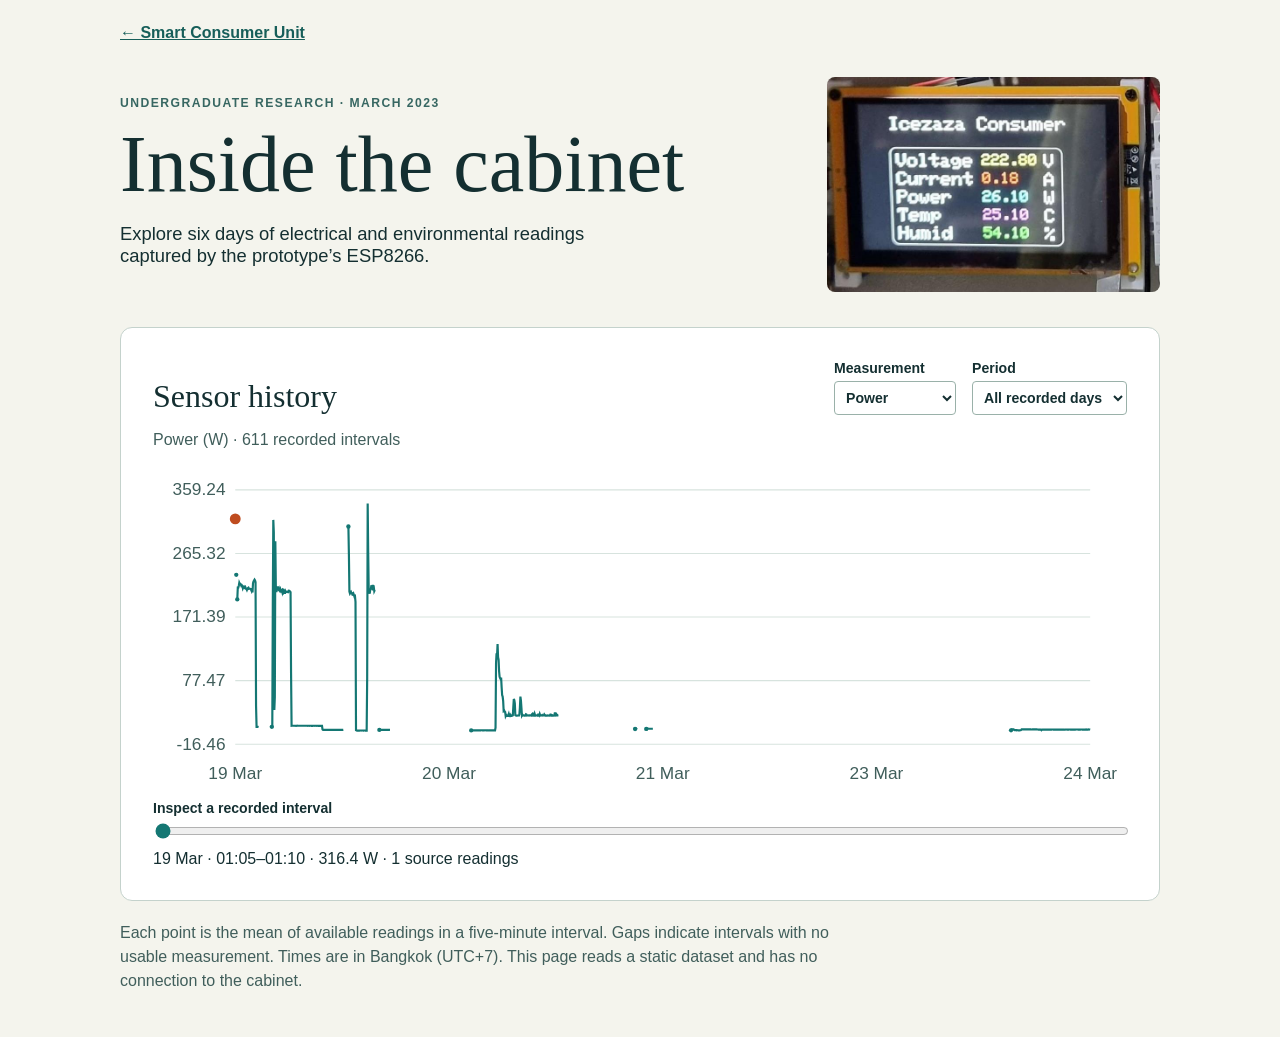
==== docs/index.html @ f357a93e "Add a public explorer for recorded cabinet sensor data" ====
<!doctype html>
<html lang="en"><head><meta charset="utf-8"><meta name="viewport" content="width=device-width,initial-scale=1"><title>Recorded telemetry · Smart Consumer Unit</title><link rel="stylesheet" href="demo.css"><script defer src="demo.js"></script></head>
<body><main><nav><a href="https://github.com/Icezaza2543/Smart-Consumer-Unit">← Smart Consumer Unit</a></nav>
<header><div><p class="eyebrow">UNDERGRADUATE RESEARCH · MARCH 2023</p><h1>Inside the cabinet</h1><p class="intro">Explore six days of electrical and environmental readings captured by the prototype’s ESP8266.</p></div><figure><img src="tft-display.jpg" alt="The cabinet display showing five measurements"></figure></header>
<section aria-labelledby="heading"><div class="controls"><h2 id="heading">Sensor history</h2><label>Measurement<select id="metric"></select></label><label>Period<select id="period"><option value="">All recorded days</option></select></label></div>
<p id="summary" role="status">Loading recorded readings…</p><svg id="chart" viewBox="0 0 900 310" role="img" aria-label="Sensor measurements over time"></svg>
<label class="scrub">Inspect a recorded interval<input id="cursor" type="range" min="0" value="0" disabled></label><output id="reading"></output></section>
<footer>Each point is the mean of available readings in a five-minute interval. Gaps indicate intervals with no usable measurement. Times are in Bangkok (UTC+7). This page reads a static dataset and has no connection to the cabinet.</footer></main></body></html>
---- docs/demo.css ----
*{box-sizing:border-box}body{margin:0;background:#f4f4ed;color:#142f31;font-family:"Segoe UI",sans-serif}main{width:min(1040px,94%);margin:auto;padding:24px 0}nav a{color:#165e59;font-weight:650}header{display:grid;grid-template-columns:1fr minmax(180px,32%);gap:32px;align-items:center;margin:35px 0}figure{margin:0}figure img{width:100%;display:block;border-radius:8px}.eyebrow{font-size:.76rem;letter-spacing:.12em;font-weight:bold;color:#376762}h1{font:normal clamp(2.7rem,7vw,5rem)/1 Georgia,serif;margin:14px 0}.intro{font-size:1.15rem;max-width:52ch}section{padding:clamp(16px,3vw,32px);background:white;border:1px solid #c4d2cc;border-radius:12px}.controls{display:flex;align-items:end;gap:16px;flex-wrap:wrap}h2{margin:0 auto 0 0;font:normal 2rem Georgia,serif}label{font-size:.88rem;font-weight:600;display:grid;gap:5px}select{padding:7px;border:1px solid #9ab1a9;border-radius:4px;background:white;color:inherit;font:inherit}#chart{width:100%;display:block;overflow:visible}#summary,footer{color:#405e5b}output{display:block;font-variant-numeric:tabular-nums;margin-top:9px}input{accent-color:#147773;width:100%}footer{margin:20px 0;line-height:1.5;max-width:85ch}@media(max-width:620px){header{grid-template-columns:1fr;margin:24px 0}figure{display:none}h2{width:100%}#chart{min-height:180px}.controls{gap:10px}}
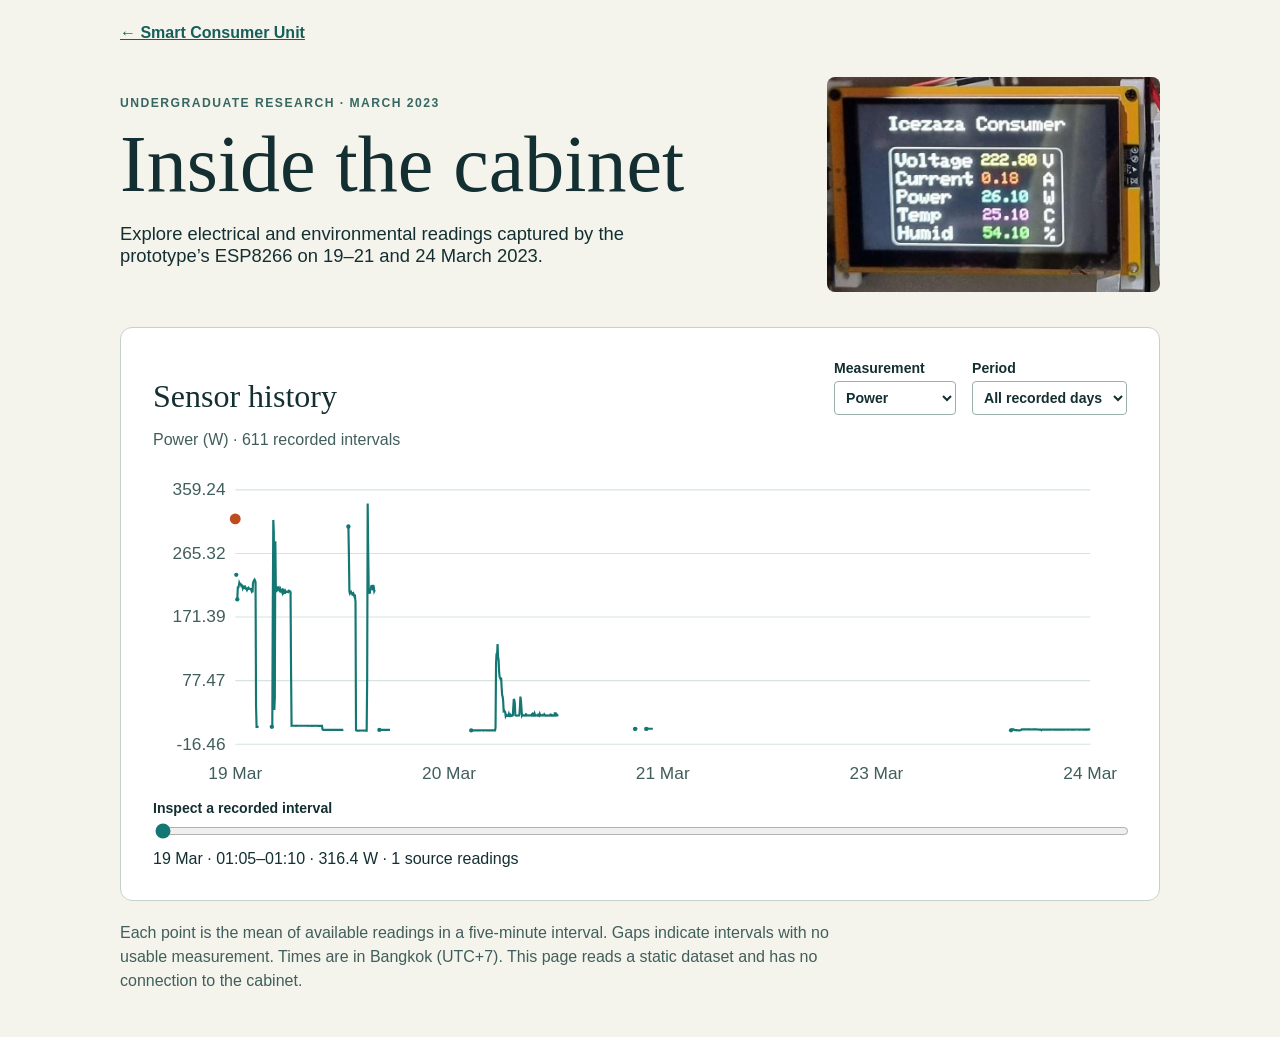
==== commit 98b1d820: "Identify the four days with recorded samples" ====
--- a/docs/index.html
+++ b/docs/index.html
@@ -1,7 +1,7 @@
 <!doctype html>
 <html lang="en"><head><meta charset="utf-8"><meta name="viewport" content="width=device-width,initial-scale=1"><title>Recorded telemetry · Smart Consumer Unit</title><link rel="stylesheet" href="demo.css"><script defer src="demo.js"></script></head>
 <body><main><nav><a href="https://github.com/Icezaza2543/Smart-Consumer-Unit">← Smart Consumer Unit</a></nav>
-<header><div><p class="eyebrow">UNDERGRADUATE RESEARCH · MARCH 2023</p><h1>Inside the cabinet</h1><p class="intro">Explore six days of electrical and environmental readings captured by the prototype’s ESP8266.</p></div><figure><img src="tft-display.jpg" alt="The cabinet display showing five measurements"></figure></header>
+<header><div><p class="eyebrow">UNDERGRADUATE RESEARCH · MARCH 2023</p><h1>Inside the cabinet</h1><p class="intro">Explore electrical and environmental readings captured by the prototype’s ESP8266 on 19–21 and 24 March 2023.</p></div><figure><img src="tft-display.jpg" alt="The cabinet display showing five measurements"></figure></header>
 <section aria-labelledby="heading"><div class="controls"><h2 id="heading">Sensor history</h2><label>Measurement<select id="metric"></select></label><label>Period<select id="period"><option value="">All recorded days</option></select></label></div>
 <p id="summary" role="status">Loading recorded readings…</p><svg id="chart" viewBox="0 0 900 310" role="img" aria-label="Sensor measurements over time"></svg>
 <label class="scrub">Inspect a recorded interval<input id="cursor" type="range" min="0" value="0" disabled></label><output id="reading"></output></section>
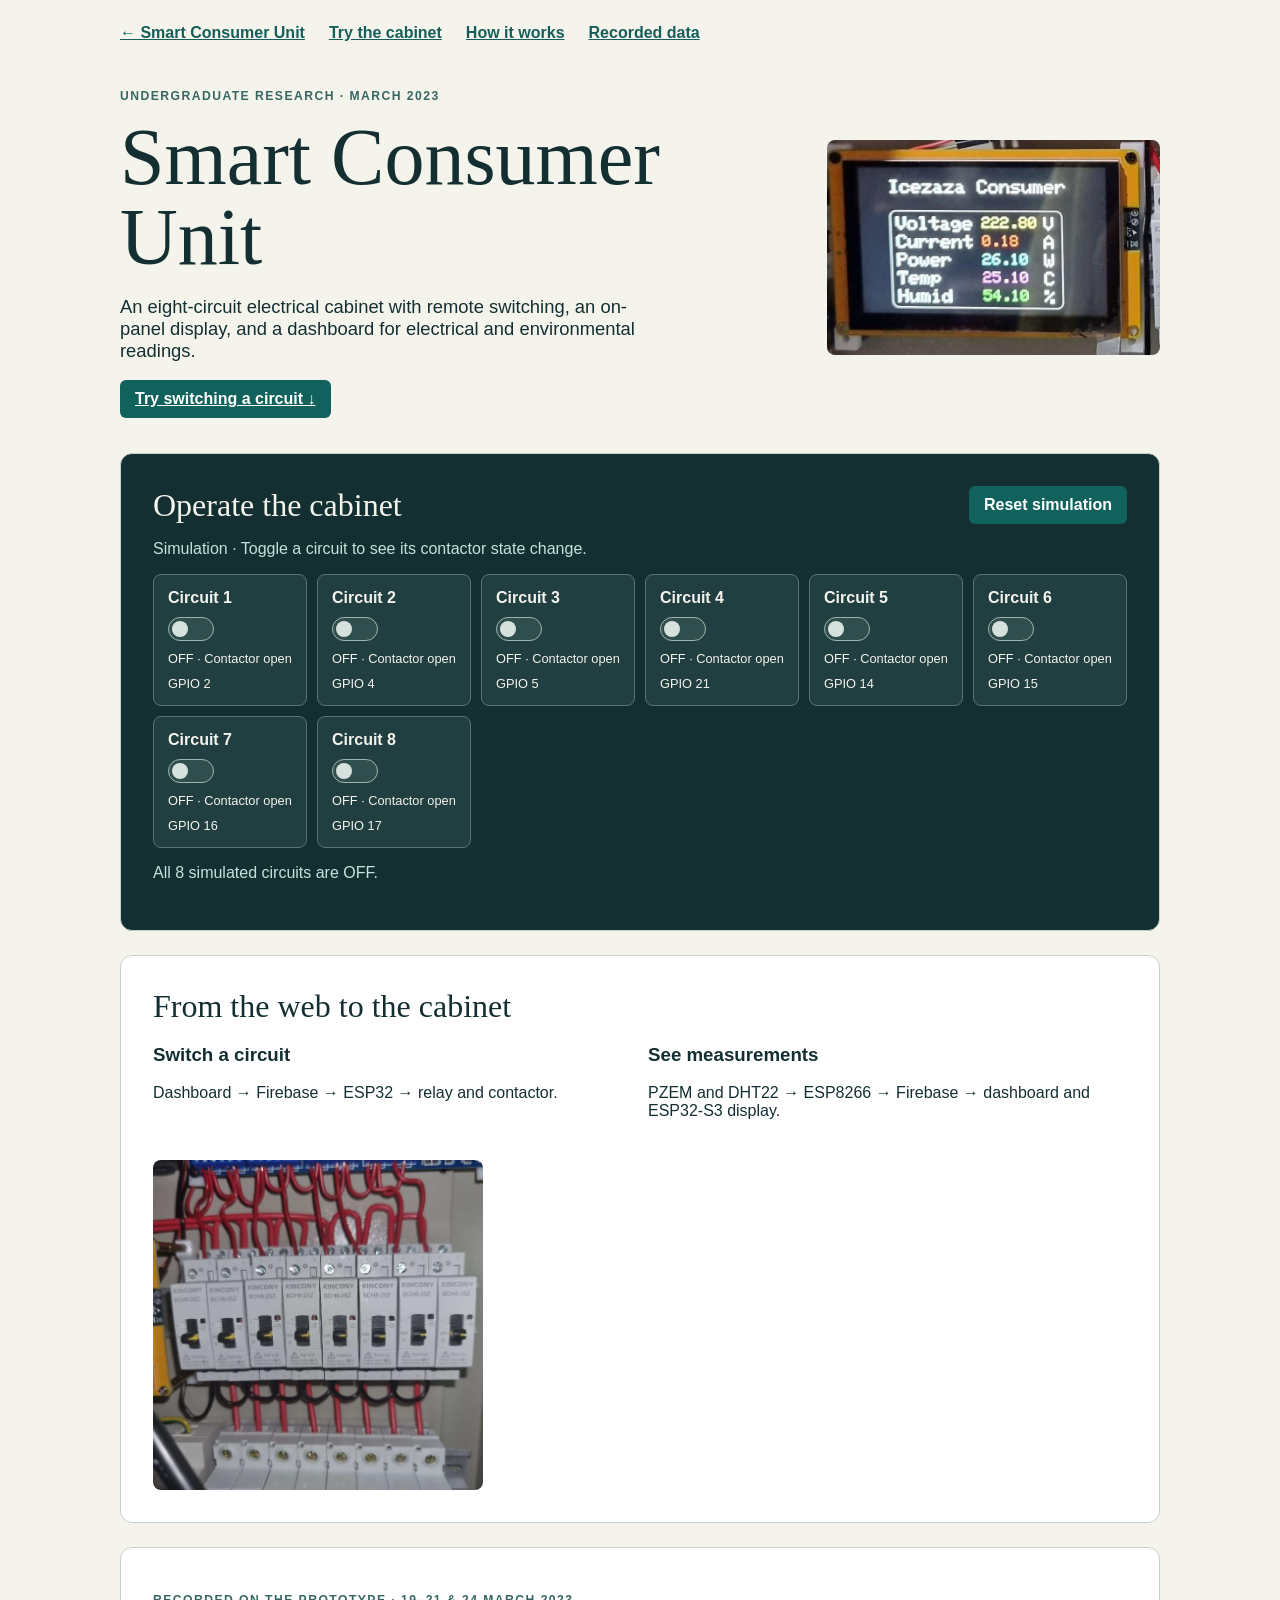
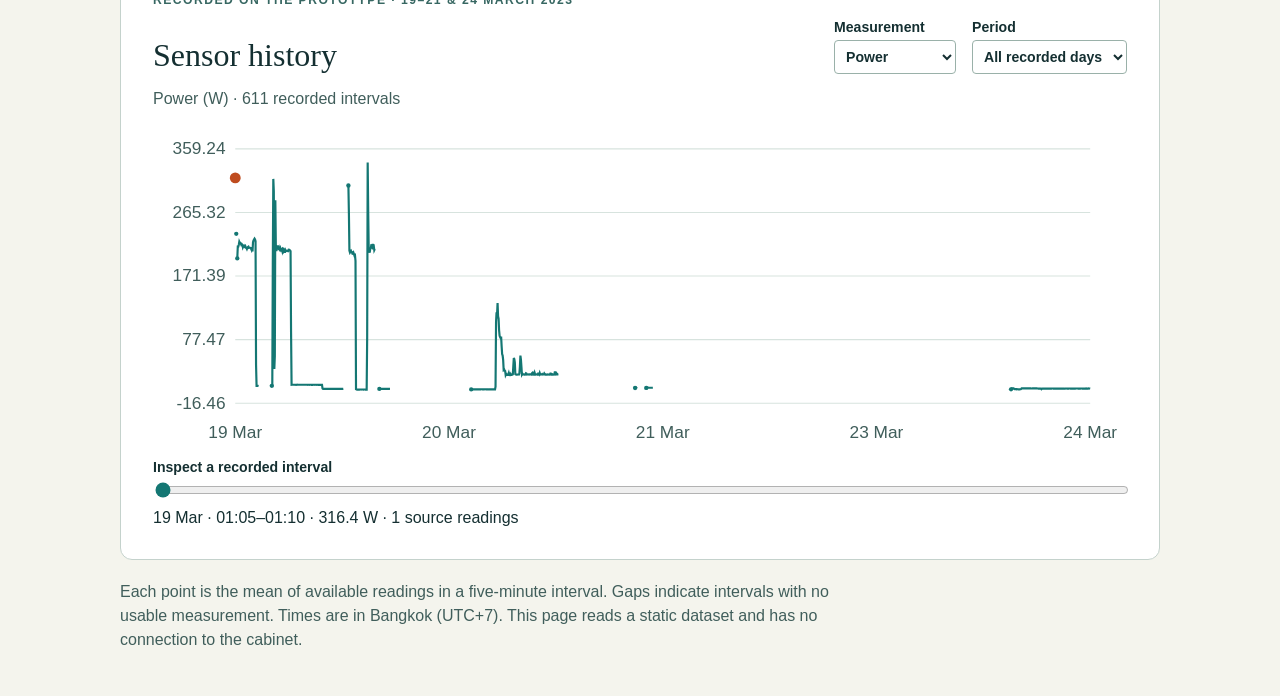
==== commit 33192581: "Turn Pages demo into an interactive cabinet showcase" ====
--- a/docs/index.html
+++ b/docs/index.html
@@ -1,8 +1,22 @@
 <!doctype html>
-<html lang="en"><head><meta charset="utf-8"><meta name="viewport" content="width=device-width,initial-scale=1"><title>Recorded telemetry · Smart Consumer Unit</title><link rel="stylesheet" href="demo.css"><script defer src="demo.js"></script></head>
-<body><main><nav><a href="https://github.com/Icezaza2543/Smart-Consumer-Unit">← Smart Consumer Unit</a></nav>
-<header><div><p class="eyebrow">UNDERGRADUATE RESEARCH · MARCH 2023</p><h1>Inside the cabinet</h1><p class="intro">Explore electrical and environmental readings captured by the prototype’s ESP8266 on 19–21 and 24 March 2023.</p></div><figure><img src="tft-display.jpg" alt="The cabinet display showing five measurements"></figure></header>
-<section aria-labelledby="heading"><div class="controls"><h2 id="heading">Sensor history</h2><label>Measurement<select id="metric"></select></label><label>Period<select id="period"><option value="">All recorded days</option></select></label></div>
+<html lang="en"><head><meta charset="utf-8"><meta name="viewport" content="width=device-width,initial-scale=1"><title>Interactive showcase · Smart Consumer Unit</title><link rel="stylesheet" href="demo.css?v=2"><script defer src="demo.js?v=2"></script><script defer src="cabinet.js"></script></head>
+<body><main><nav><a href="https://github.com/Icezaza2543/Smart-Consumer-Unit">← Smart Consumer Unit</a><a href="#cabinet">Try the cabinet</a><a href="#architecture">How it works</a><a href="#heading">Recorded data</a></nav>
+<header><div><p class="eyebrow">UNDERGRADUATE RESEARCH · MARCH 2023</p><h1>Smart Consumer Unit</h1><p class="intro">An eight-circuit electrical cabinet with remote switching, an on-panel display, and a dashboard for electrical and environmental readings.</p><a class="cta" href="#cabinet">Try switching a circuit ↓</a></div><figure><img src="tft-display.jpg" alt="The cabinet display showing five measurements"></figure></header>
+<section id="cabinet" class="cabinet" aria-labelledby="cabinet-title">
+<div class="controls"><h2 id="cabinet-title">Operate the cabinet</h2><button type="button" id="reset">Reset simulation</button></div>
+<p class="simulation">Simulation · Toggle a circuit to see its contactor state change.</p>
+<div id="circuits" class="circuits"></div>
+<p id="feedback" role="status"></p>
+</section>
+<section id="architecture" aria-labelledby="architecture-title">
+<h2 id="architecture-title">From the web to the cabinet</h2>
+<div class="architecture">
+<div><h3>Switch a circuit</h3><p>Dashboard → Firebase → ESP32 → relay and contactor.</p></div>
+<div><h3>See measurements</h3><p>PZEM and DHT22 → ESP8266 → Firebase → dashboard and ESP32-S3 display.</p></div>
+</div>
+<img class="relay-photo" src="relay-bank.jpg" alt="Eight contactors installed inside the original cabinet">
+</section>
+<section aria-labelledby="heading"><p class="eyebrow">RECORDED ON THE PROTOTYPE · 19–21 &amp; 24 MARCH 2023</p><div class="controls"><h2 id="heading">Sensor history</h2><label>Measurement<select id="metric"></select></label><label>Period<select id="period"><option value="">All recorded days</option></select></label></div>
 <p id="summary" role="status">Loading recorded readings…</p><svg id="chart" viewBox="0 0 900 310" role="img" aria-label="Sensor measurements over time"></svg>
 <label class="scrub">Inspect a recorded interval<input id="cursor" type="range" min="0" value="0" disabled></label><output id="reading"></output></section>
 <footer>Each point is the mean of available readings in a five-minute interval. Gaps indicate intervals with no usable measurement. Times are in Bangkok (UTC+7). This page reads a static dataset and has no connection to the cabinet.</footer></main></body></html>
--- a/docs/demo.css
+++ b/docs/demo.css
@@ -1 +1,2 @@
 *{box-sizing:border-box}body{margin:0;background:#f4f4ed;color:#142f31;font-family:"Segoe UI",sans-serif}main{width:min(1040px,94%);margin:auto;padding:24px 0}nav a{color:#165e59;font-weight:650}header{display:grid;grid-template-columns:1fr minmax(180px,32%);gap:32px;align-items:center;margin:35px 0}figure{margin:0}figure img{width:100%;display:block;border-radius:8px}.eyebrow{font-size:.76rem;letter-spacing:.12em;font-weight:bold;color:#376762}h1{font:normal clamp(2.7rem,7vw,5rem)/1 Georgia,serif;margin:14px 0}.intro{font-size:1.15rem;max-width:52ch}section{padding:clamp(16px,3vw,32px);background:white;border:1px solid #c4d2cc;border-radius:12px}.controls{display:flex;align-items:end;gap:16px;flex-wrap:wrap}h2{margin:0 auto 0 0;font:normal 2rem Georgia,serif}label{font-size:.88rem;font-weight:600;display:grid;gap:5px}select{padding:7px;border:1px solid #9ab1a9;border-radius:4px;background:white;color:inherit;font:inherit}#chart{width:100%;display:block;overflow:visible}#summary,footer{color:#405e5b}output{display:block;font-variant-numeric:tabular-nums;margin-top:9px}input{accent-color:#147773;width:100%}footer{margin:20px 0;line-height:1.5;max-width:85ch}@media(max-width:620px){header{grid-template-columns:1fr;margin:24px 0}figure{display:none}h2{width:100%}#chart{min-height:180px}.controls{gap:10px}}
+nav{display:flex;gap:12px 24px;flex-wrap:wrap}.cta,#reset{display:inline-block;background:#11625d;color:white;border:0;border-radius:6px;padding:10px 15px;font:inherit;font-weight:650;cursor:pointer}.cabinet{background:#142f31;color:#f4f4ed}.cabinet,.architecture{margin-bottom:24px}section+section{margin-top:24px}.simulation,#feedback{color:#c7e1da}.circuits{display:grid;grid-template-columns:repeat(auto-fit,minmax(140px,1fr));gap:10px}.circuit{display:grid;gap:10px;text-align:left;padding:14px;border-radius:8px;border:1px solid #577470;background:#213f40;color:inherit;font:inherit;cursor:pointer}.circuit[aria-checked=true]{background:#23594b;border-color:#80ddb4}.toggle{width:46px;background:#314e4e;border-radius:20px;padding:3px;border:1px solid #9db6ad}.toggle:before{content:"";display:block;background:#d6e2dd;width:16px;height:16px;border-radius:50%;transition:transform .15s}.circuit[aria-checked=true] .toggle:before{transform:translateX(21px);background:#a5f8ca}.circuit small,.state{font-size:.8rem}.architecture{display:grid;grid-template-columns:repeat(auto-fit,minmax(220px,1fr));gap:16px}.relay-photo{display:block;max-width:min(100%,330px);border-radius:8px}:focus-visible{outline:3px solid #c46b26;outline-offset:3px}@media(prefers-reduced-motion:reduce){.toggle:before{transition:none}}
